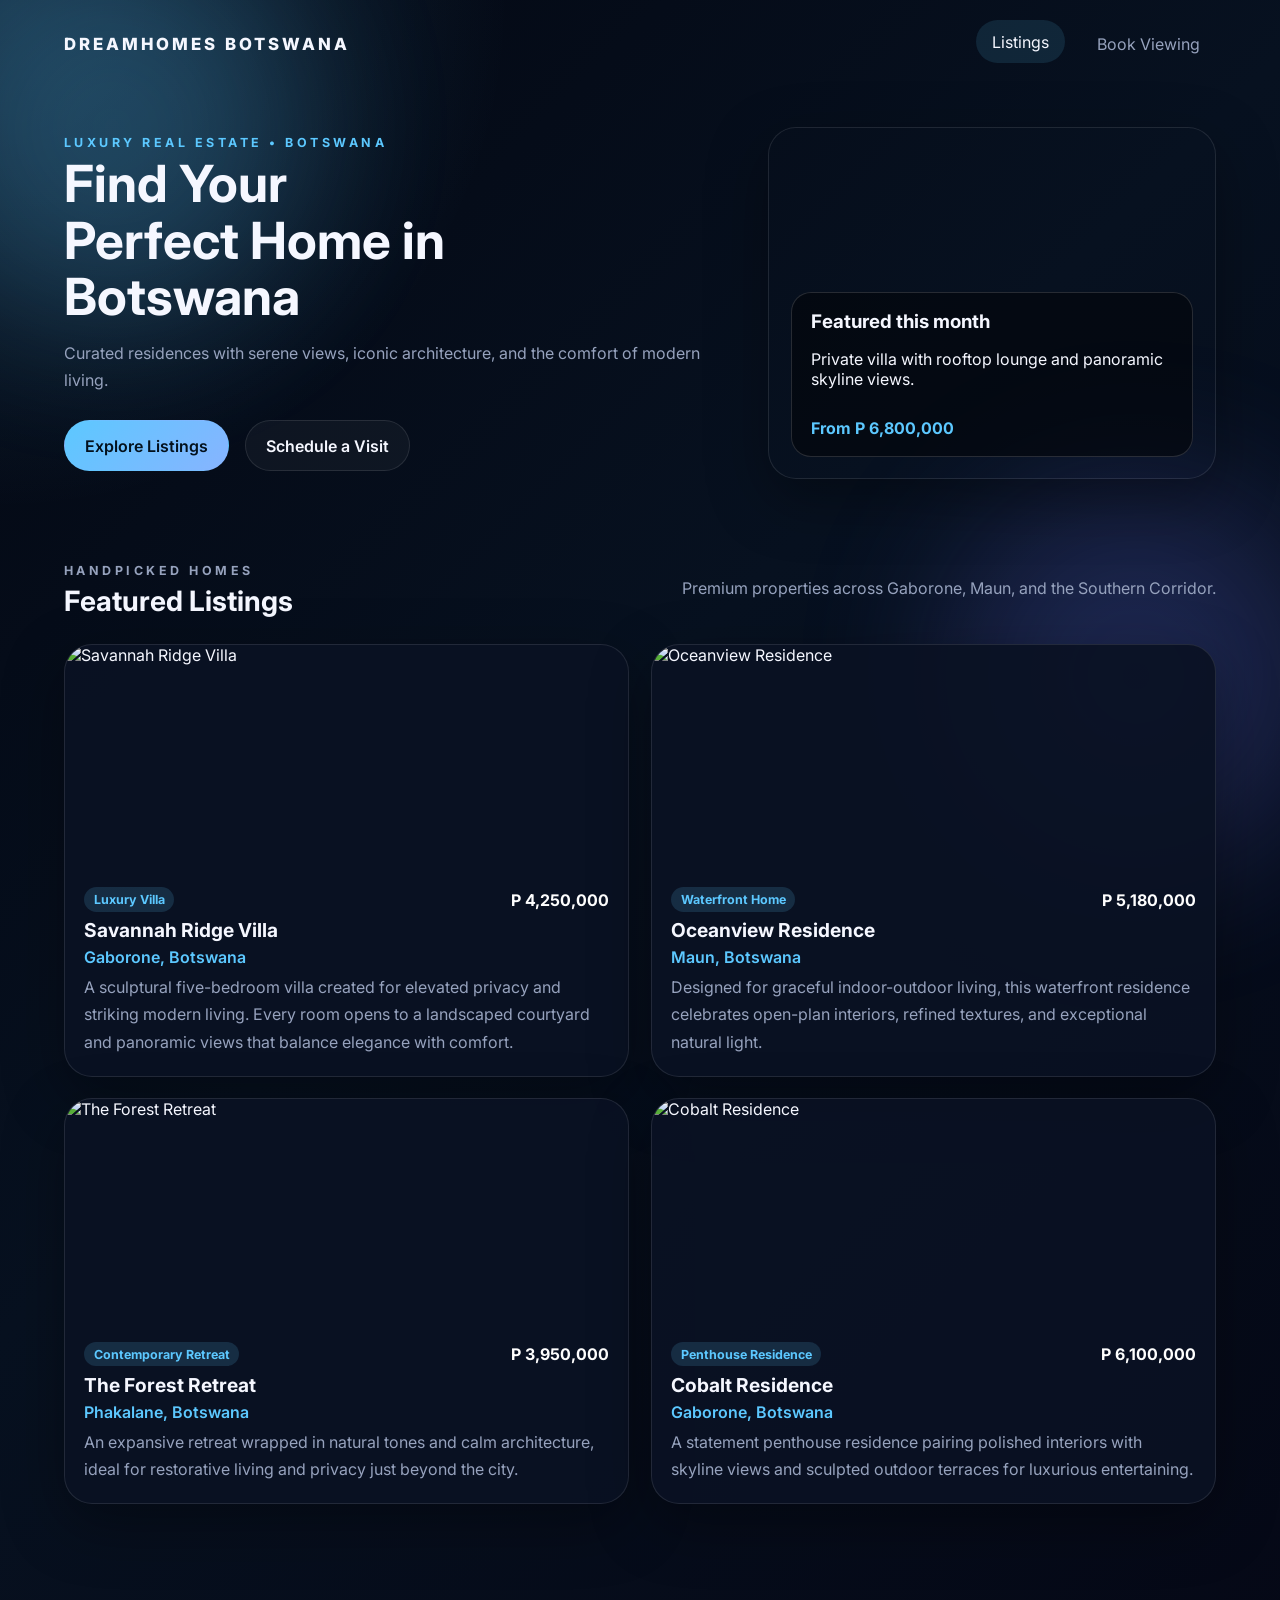
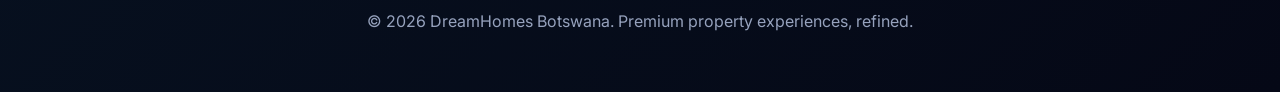
==== index.html @ 05239a9e "Add files via upload" ====
<!DOCTYPE html>
<html lang="en">
  <head>
    <meta charset="UTF-8" />
    <meta name="viewport" content="width=device-width, initial-scale=1.0" />
    <title>DreamHomes Botswana</title>
    <meta
      name="description"
      content="Discover premium homes in Botswana with DreamHomes Botswana."
    />
    <link rel="preconnect" href="https://fonts.googleapis.com" />
    <link rel="preconnect" href="https://fonts.gstatic.com" crossorigin />
    <link
      href="https://fonts.googleapis.com/css2?family=Inter:wght@400;500;600;700;800&display=swap"
      rel="stylesheet"
    />
    <link rel="stylesheet" href="styles.css" />
  </head>
  <body class="page home-page">
    <div class="site-glow glow-one"></div>
    <div class="site-glow glow-two"></div>

    <header class="topbar">
      <a class="brand" href="index.html">DreamHomes Botswana</a>
      <nav class="nav-links">
        <a href="index.html" class="active">Listings</a>
        <a href="booking.html">Book Viewing</a>
      </nav>
    </header>

    <main>
      <section class="hero fade-up">
        <div class="hero-copy">
          <p class="eyebrow">Luxury real estate • Botswana</p>
          <h1>Find Your Perfect Home in Botswana</h1>
          <p class="hero-text">
            Curated residences with serene views, iconic architecture, and the
            comfort of modern living.
          </p>
          <div class="hero-actions">
            <a href="#listings" class="btn btn-primary">Explore Listings</a>
            <a href="booking.html" class="btn btn-secondary">Schedule a Visit</a>
          </div>
        </div>
        <div class="hero-panel">
          <div class="hero-card">
            <h3>Featured this month</h3>
            <p>Private villa with rooftop lounge and panoramic skyline views.</p>
            <span>From P 6,800,000</span>
          </div>
        </div>
      </section>

      <section class="section" id="listings">
        <div class="section-heading fade-up">
          <div>
            <p class="eyebrow">Handpicked homes</p>
            <h2>Featured Listings</h2>
          </div>
          <p>Premium properties across Gaborone, Maun, and the Southern Corridor.</p>
        </div>

        <div class="property-grid">
          <a class="property-card fade-up" href="details.html?property=1">
            <img
              src="https://images.unsplash.com/photo-1512918728675-ed5a9ecdebfd?auto=format&fit=crop&w=900&q=80"
              alt="Savannah Ridge Villa"
            />
            <div class="card-content">
              <div class="card-top">
                <span class="tag">New</span>
                <span class="price">P 4,250,000</span>
              </div>
              <h3>Savannah Ridge Villa</h3>
              <p class="location">Gaborone, Botswana</p>
              <p class="summary">
                A striking five-bedroom villa with sculptural interiors and lush gardens.
              </p>
            </div>
          </a>

          <a class="property-card fade-up" href="details.html?property=2">
            <img
              src="https://images.unsplash.com/photo-1502672260266-1c1ef2d93688?auto=format&fit=crop&w=900&q=80"
              alt="Oceanview Residence"
            />
            <div class="card-content">
              <div class="card-top">
                <span class="tag">Waterfront</span>
                <span class="price">P 5,180,000</span>
              </div>
              <h3>Oceanview Residence</h3>
              <p class="location">Maun, Botswana</p>
              <p class="summary">
                A contemporary coastal-inspired estate designed for open-air living.
              </p>
            </div>
          </a>

          <a class="property-card fade-up" href="details.html?property=3">
            <img
              src="https://images.unsplash.com/photo-1494526585095-c41746248156?auto=format&fit=crop&w=900&q=80"
              alt="The Forest Retreat"
            />
            <div class="card-content">
              <div class="card-top">
                <span class="tag">Private</span>
                <span class="price">P 3,950,000</span>
              </div>
              <h3>The Forest Retreat</h3>
              <p class="location">Phakalane, Botswana</p>
              <p class="summary">
                A nature-forward retreat with a spa wing, solar rooftop, and tranquil views.
              </p>
            </div>
          </a>

          <a class="property-card fade-up" href="details.html?property=4">
            <img
              src="https://images.unsplash.com/photo-1460317442991-0ec209397118?auto=format&fit=crop&w=900&q=80"
              alt="Cobalt Residence"
            />
            <div class="card-content">
              <div class="card-top">
                <span class="tag">Penthouse</span>
                <span class="price">P 6,100,000</span>
              </div>
              <h3>Cobalt Residence</h3>
              <p class="location">Gaborone, Botswana</p>
              <p class="summary">
                A penthouse-level design statement with skyline terraces and bespoke finishes.
              </p>
            </div>
          </a>
        </div>
      </section>
    </main>

    <footer class="footer">
      <p>© 2026 DreamHomes Botswana. Premium property experiences, refined.</p>
    </footer>

    <script src="script.js"></script>
  </body>
</html>
---- styles.css ----
:root {
  --bg: #040816;
  --bg-soft: rgba(15, 23, 42, 0.88);
  --panel: rgba(10, 18, 35, 0.92);
  --panel-strong: rgba(16, 24, 44, 0.98);
  --text: #f5f7ff;
  --muted: #96a2bd;
  --accent: #5cc8ff;
  --accent-strong: #6f7cff;
  --border: rgba(255, 255, 255, 0.1);
  --shadow: 0 20px 60px rgba(0, 0, 0, 0.35);
  --radius-xl: 28px;
  --radius-lg: 20px;
  --radius-md: 14px;
}

* {
  box-sizing: border-box;
}

html {
  scroll-behavior: smooth;
}

body {
  margin: 0;
  font-family: "Inter", sans-serif;
  color: var(--text);
  background:
    radial-gradient(circle at top left, rgba(92, 200, 255, 0.2), transparent 24%),
    linear-gradient(135deg, #030712 0%, #071120 45%, #050816 100%);
  min-height: 100vh;
}

img {
  display: block;
  width: 100%;
}

a {
  color: inherit;
  text-decoration: none;
}

.page {
  position: relative;
  overflow-x: hidden;
}

.site-glow {
  position: fixed;
  width: 24rem;
  height: 24rem;
  border-radius: 50%;
  filter: blur(80px);
  opacity: 0.22;
  pointer-events: none;
  z-index: 0;
}

.glow-one {
  top: -4rem;
  left: -5rem;
  background: var(--accent);
}

.glow-two {
  bottom: 2rem;
  right: -3rem;
  background: var(--accent-strong);
}

.topbar,
.hero,
.section,
.footer,
.detail-content,
.booking-shell {
  position: relative;
  z-index: 1;
}

.topbar {
  display: flex;
  align-items: center;
  justify-content: space-between;
  padding: 1.4rem 5vw;
}

.brand {
  font-size: 1.05rem;
  font-weight: 800;
  letter-spacing: 0.18em;
  text-transform: uppercase;
}

.nav-links {
  display: flex;
  gap: 1rem;
}

.nav-links a {
  padding: 0.7rem 1rem;
  border-radius: 999px;
  color: var(--muted);
  transition: background 0.25s ease, color 0.25s ease, transform 0.25s ease;
}

.nav-links a:hover,
.nav-links a.active {
  background: rgba(92, 200, 255, 0.12);
  color: var(--text);
  transform: translateY(-2px);
}

.hero {
  display: grid;
  grid-template-columns: 1.2fr 0.8fr;
  gap: 2rem;
  padding: 2.5rem 5vw 4rem;
  align-items: center;
}

.hero-copy h1 {
  font-size: clamp(2.3rem, 4vw, 4.3rem);
  line-height: 1.1;
  margin: 0.3rem 0 1rem;
  max-width: 12ch;
}

.eyebrow {
  margin: 0;
  text-transform: uppercase;
  letter-spacing: 0.28em;
  color: var(--accent);
  font-size: 0.78rem;
  font-weight: 700;
}

.hero-text,
.section-heading p,
.booking-intro p,
.detail-actions p,
.info-card p,
.summary,
.form-note {
  color: var(--muted);
  line-height: 1.7;
}

.hero-actions {
  display: flex;
  gap: 1rem;
  flex-wrap: wrap;
  margin-top: 1.6rem;
}

.btn {
  display: inline-flex;
  align-items: center;
  justify-content: center;
  border: 1px solid transparent;
  padding: 0.9rem 1.25rem;
  border-radius: 999px;
  font-weight: 600;
  transition: transform 0.25s ease, box-shadow 0.25s ease, background 0.25s ease;
}

.btn:hover {
  transform: translateY(-3px);
  box-shadow: 0 16px 35px rgba(0, 0, 0, 0.25);
}

.btn-primary {
  background: linear-gradient(135deg, var(--accent) 0%, #87b4ff 100%);
  color: #03111d;
}

.btn-secondary {
  background: rgba(255, 255, 255, 0.04);
  border-color: var(--border);
}

.hero-panel {
  background: linear-gradient(135deg, rgba(17, 27, 49, 0.96), rgba(9, 15, 28, 0.96));
  border: 1px solid var(--border);
  box-shadow: var(--shadow);
  border-radius: var(--radius-xl);
  padding: 1.35rem;
  min-height: 22rem;
  display: flex;
  align-items: flex-end;
  background-image: url("https://images.unsplash.com/photo-1564013799919-ab600027ffc6?auto=format&fit=crop&w=1000&q=80");
  background-size: cover;
  background-position: center;
}

.hero-card {
  backdrop-filter: blur(12px);
  background: rgba(3, 6, 13, 0.68);
  padding: 1.1rem 1.2rem;
  border-radius: var(--radius-lg);
  border: 1px solid rgba(255, 255, 255, 0.14);
  width: 100%;
}

.hero-card h3 {
  margin: 0 0 0.4rem;
}

.hero-card span {
  display: inline-block;
  margin-top: 0.8rem;
  color: var(--accent);
  font-weight: 700;
}

.section {
  padding: 1rem 5vw 4rem;
}

.section-heading {
  display: flex;
  justify-content: space-between;
  align-items: end;
  gap: 1rem;
  margin-bottom: 1.6rem;
}

.section-heading h2 {
  margin: 0.2rem 0 0;
  font-size: 1.75rem;
}

.property-grid {
  display: grid;
  grid-template-columns: repeat(2, minmax(0, 1fr));
  gap: 1.35rem;
}

.property-card {
  display: block;
  overflow: hidden;
  background: var(--panel);
  border: 1px solid var(--border);
  border-radius: var(--radius-xl);
  box-shadow: var(--shadow);
  transition: transform 0.28s ease, box-shadow 0.28s ease;
}

.property-card:hover {
  transform: translateY(-8px) scale(1.01);
  box-shadow: 0 30px 80px rgba(0, 0, 0, 0.4);
}

.property-card img {
  height: 14rem;
  object-fit: cover;
}

.card-content {
  padding: 1.15rem 1.2rem 1.25rem;
}

.card-top {
  display: flex;
  justify-content: space-between;
  align-items: center;
  gap: 0.8rem;
  margin-bottom: 0.4rem;
}

.tag {
  display: inline-flex;
  padding: 0.3rem 0.6rem;
  border-radius: 999px;
  background: rgba(92, 200, 255, 0.15);
  color: var(--accent);
  font-size: 0.78rem;
  font-weight: 700;
}

.price {
  font-weight: 700;
  color: #fefefe;
}

.card-content h3 {
  margin: 0.15rem 0 0.3rem;
  font-size: 1.2rem;
}

.location {
  margin: 0 0 0.45rem;
  color: var(--accent);
  font-weight: 600;
}

.summary {
  margin: 0;
}

.footer {
  padding: 1.7rem 5vw 2.8rem;
  color: var(--muted);
  text-align: center;
}

.detail-hero {
  padding: 0 5vw 2rem;
}

.detail-hero img {
  height: 70vh;
  object-fit: cover;
  border-radius: var(--radius-xl);
  border: 1px solid var(--border);
  box-shadow: var(--shadow);
}

.detail-hero-overlay {
  margin-top: -6.2rem;
  margin-left: 1.6rem;
  background: rgba(2, 6, 12, 0.75);
  border: 1px solid rgba(255, 255, 255, 0.16);
  backdrop-filter: blur(16px);
  border-radius: var(--radius-lg);
  padding: 1.2rem 1.3rem;
  display: inline-block;
  max-width: 32rem;
}

.detail-hero-overlay h1 {
  margin: 0.25rem 0 0.3rem;
  font-size: clamp(1.8rem, 3vw, 2.5rem);
}

.detail-content {
  display: grid;
  grid-template-columns: 1.2fr 0.8fr;
  gap: 1.5rem;
  padding: 0 5vw 4rem;
}

.detail-info,
.detail-actions {
  display: flex;
  flex-direction: column;
  gap: 1rem;
}

.detail-price-row {
  display: flex;
  justify-content: space-between;
  align-items: center;
  padding: 1.2rem 1.25rem;
  background: var(--panel);
  border: 1px solid var(--border);
  border-radius: var(--radius-xl);
}

.detail-price-row h2 {
  margin: 0.2rem 0 0;
  font-size: 1.8rem;
}

.status-pill {
  background: rgba(92, 200, 255, 0.16);
  color: var(--accent);
  padding: 0.45rem 0.8rem;
  border-radius: 999px;
  font-size: 0.9rem;
  font-weight: 700;
}

.info-card,
.action-card {
  background: var(--panel);
  border: 1px solid var(--border);
  border-radius: var(--radius-xl);
  padding: 1.2rem 1.25rem;
  box-shadow: var(--shadow);
}

.info-card h3,
.action-card h3 {
  margin: 0 0 0.45rem;
}

.wide-card {
  padding-bottom: 1.35rem;
}

.feature-list {
  margin: 0.55rem 0 0;
  padding-left: 1rem;
  color: var(--muted);
  display: grid;
  gap: 0.5rem;
}

.action-buttons {
  display: flex;
  flex-direction: column;
  gap: 0.7rem;
  margin-top: 1rem;
}

.booking-shell {
  min-height: calc(100vh - 10rem);
  display: grid;
  place-items: center;
  padding: 2rem 5vw 3rem;
}

.admin-shell {
  padding: 2rem 5vw 3rem;
  display: grid;
  gap: 1.4rem;
}

.admin-card,
.admin-listings {
  background: var(--panel);
  border: 1px solid var(--border);
  border-radius: 32px;
  box-shadow: var(--shadow);
  padding: 1.3rem;
}

.admin-form {
  display: grid;
  gap: 0.9rem;
}

.form-grid {
  display: grid;
  grid-template-columns: repeat(2, minmax(0, 1fr));
  gap: 0.9rem;
}

.admin-list-grid {
  display: grid;
  gap: 0.9rem;
}

.admin-item {
  display: flex;
  justify-content: space-between;
  align-items: center;
  gap: 1rem;
  padding: 1rem 1.1rem;
  border: 1px solid rgba(255, 255, 255, 0.1);
  border-radius: var(--radius-lg);
  background: rgba(255, 255, 255, 0.03);
}

.admin-item h3 {
  margin: 0 0 0.3rem;
}

.admin-item p {
  margin: 0;
  color: var(--muted);
}

.admin-actions {
  display: flex;
  gap: 0.6rem;
  flex-wrap: wrap;
}

.admin-actions button {
  border: none;
  cursor: pointer;
}

.admin-actions .btn-secondary {
  background: rgba(255, 255, 255, 0.06);
}

.booking-card {
  display: grid;
  grid-template-columns: 0.95fr 1.05fr;
  gap: 1.4rem;
  padding: 1.4rem;
  background: var(--panel);
  border: 1px solid var(--border);
  border-radius: 32px;
  box-shadow: var(--shadow);
  width: min(100%, 1040px);
}

.booking-intro {
  padding: 1rem;
}

.booking-intro h1 {
  font-size: clamp(1.8rem, 2.7vw, 2.6rem);
  margin: 0.3rem 0 0.7rem;
}

.selected-property-note {
  margin-top: 1rem;
  padding: 0.8rem 0.95rem;
  border-radius: var(--radius-md);
  background: rgba(92, 200, 255, 0.12);
  color: var(--accent);
  font-weight: 600;
}

.booking-form {
  display: grid;
  gap: 0.9rem;
  padding: 1rem;
}

.booking-form label {
  display: grid;
  gap: 0.45rem;
  color: var(--text);
  font-weight: 600;
}

.booking-form input,
.booking-form textarea {
  width: 100%;
  border: 1px solid rgba(255, 255, 255, 0.16);
  background: rgba(255, 255, 255, 0.04);
  border-radius: 14px;
  color: var(--text);
  padding: 0.9rem 1rem;
  font: inherit;
}

.booking-form input:focus,
.booking-form textarea:focus {
  outline: 2px solid rgba(92, 200, 255, 0.35);
  border-color: rgba(92, 200, 255, 0.4);
}

.full-width {
  width: 100%;
}

.form-message {
  min-height: 1.3rem;
  margin: 0;
  color: var(--accent);
  font-weight: 600;
}

.fade-up {
  animation: fadeUp 0.7s ease both;
}

@keyframes fadeUp {
  from {
    opacity: 0;
    transform: translateY(16px);
  }
  to {
    opacity: 1;
    transform: translateY(0);
  }
}

@media (max-width: 900px) {
  .hero,
  .detail-content,
  .booking-card,
  .form-grid {
    grid-template-columns: 1fr;
  }

  .property-grid {
    grid-template-columns: 1fr;
  }
}

@media (max-width: 640px) {
  .topbar {
    flex-direction: column;
    gap: 0.7rem;
  }

  .hero,
  .section,
  .detail-hero,
  .detail-content,
  .booking-shell,
  .footer {
    padding-left: 1rem;
    padding-right: 1rem;
  }

  .section-heading,
  .detail-price-row {
    flex-direction: column;
    align-items: flex-start;
  }

  .hero-copy h1 {
    max-width: none;
  }

  .detail-hero img {
    height: 48vh;
  }

  .detail-hero-overlay {
    margin-left: 0;
    margin-right: 0;
  }
}
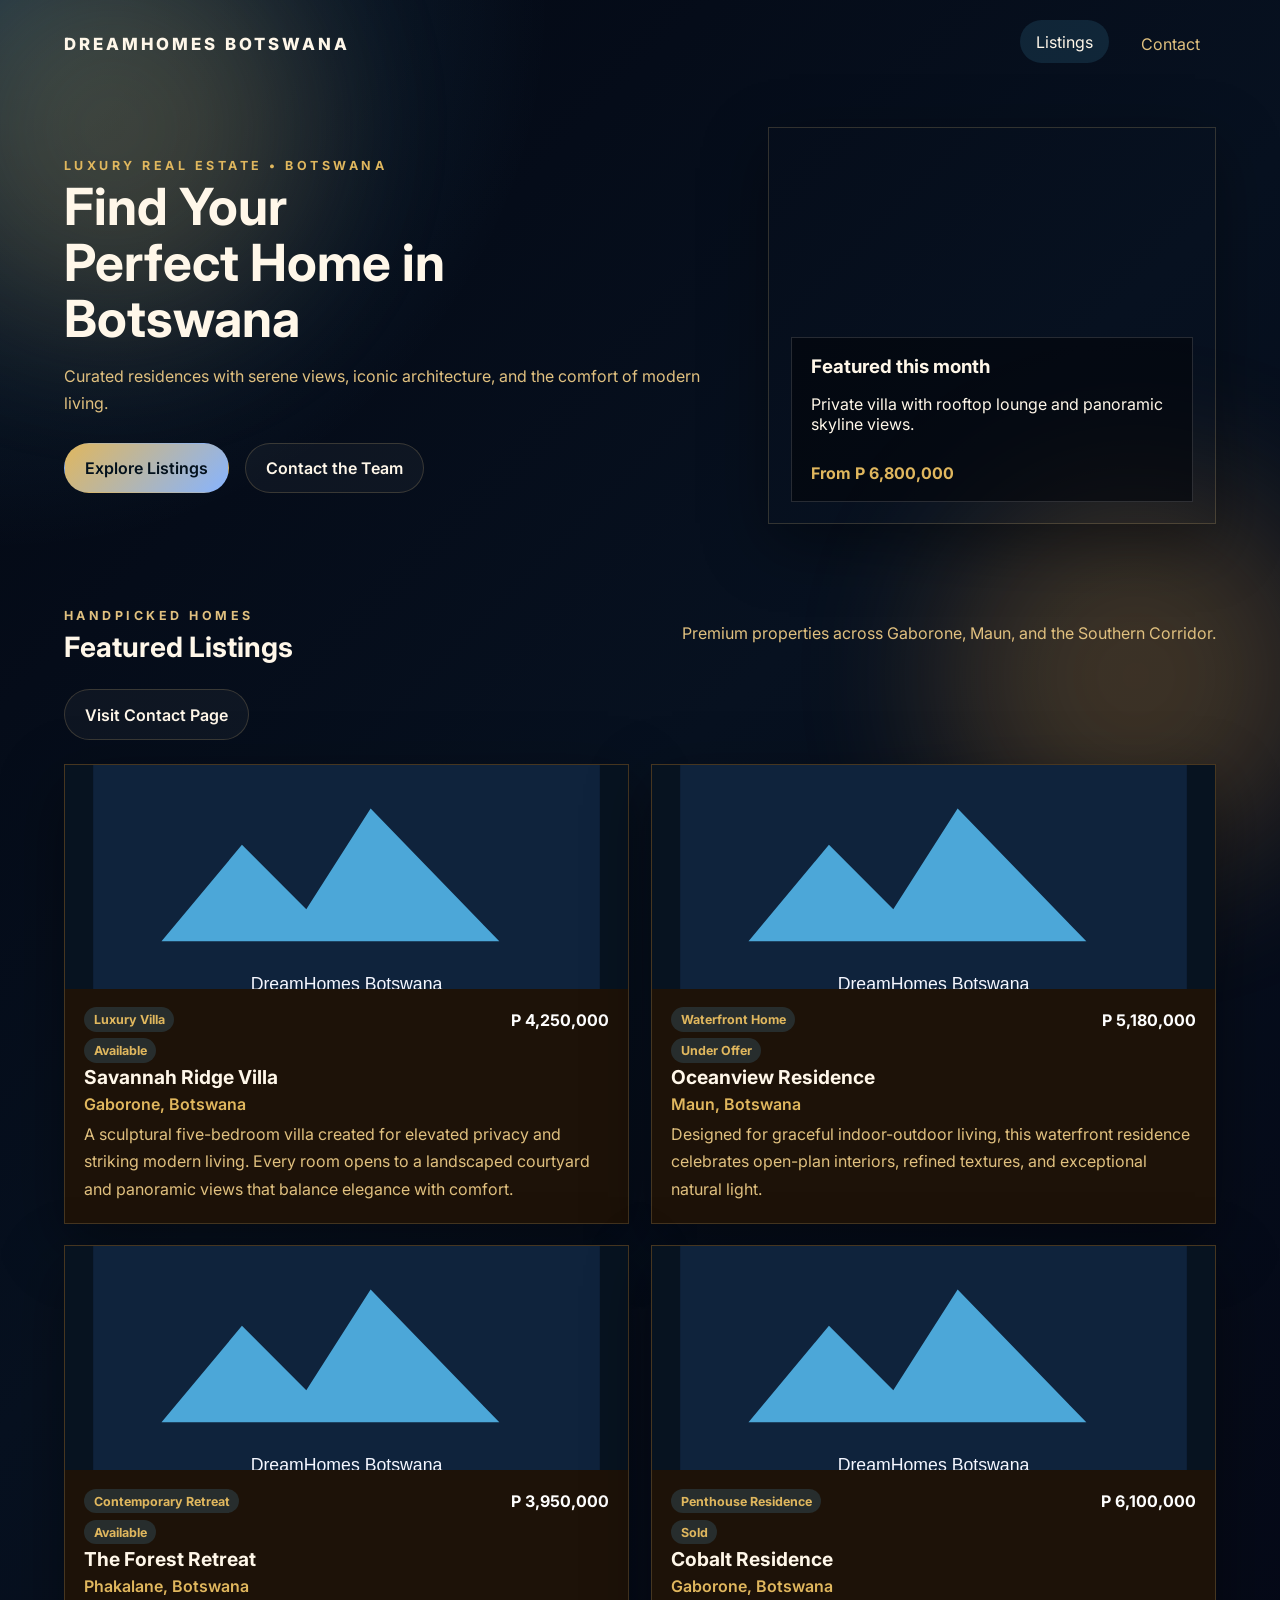
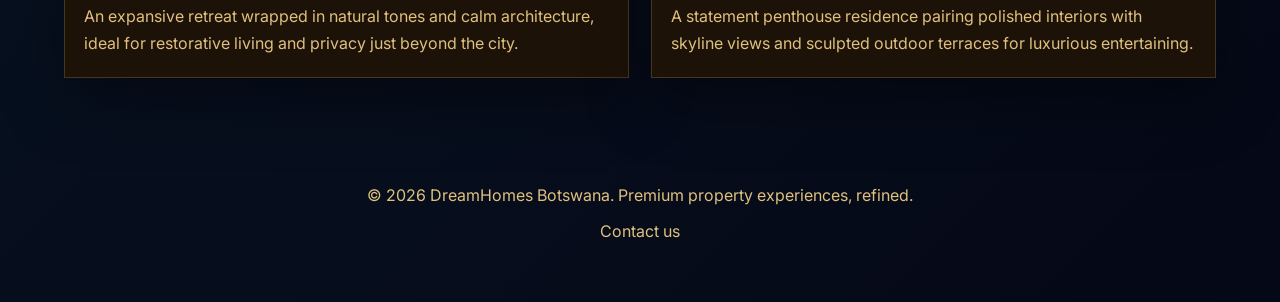
==== commit 48c0c20f: "Add files via upload" ====
--- a/index.html
+++ b/index.html
@@ -24,7 +24,7 @@
       <a class="brand" href="index.html">DreamHomes Botswana</a>
       <nav class="nav-links">
         <a href="index.html" class="active">Listings</a>
-        <a href="booking.html">Book Viewing</a>
+        <a href="contact.html">Contact</a>
       </nav>
     </header>
 
@@ -39,7 +39,7 @@
           </p>
           <div class="hero-actions">
             <a href="#listings" class="btn btn-primary">Explore Listings</a>
-            <a href="booking.html" class="btn btn-secondary">Schedule a Visit</a>
+            <a href="contact.html" class="btn btn-secondary">Contact the Team</a>
           </div>
         </div>
         <div class="hero-panel">
@@ -58,6 +58,10 @@
             <h2>Featured Listings</h2>
           </div>
           <p>Premium properties across Gaborone, Maun, and the Southern Corridor.</p>
+        </div>
+
+        <div class="hero-actions fade-up" style="margin-bottom: 1.5rem; justify-content: flex-start;">
+          <a href="contact.html" class="btn btn-secondary">Visit Contact Page</a>
         </div>
 
         <div class="property-grid">
@@ -138,6 +142,7 @@
 
     <footer class="footer">
       <p>© 2026 DreamHomes Botswana. Premium property experiences, refined.</p>
+      <p><a href="contact.html">Contact us</a></p>
     </footer>
 
     <script src="script.js"></script>
--- a/styles.css
+++ b/styles.css
@@ -9,6 +9,20 @@
   --accent-strong: #6f7cff;
   --border: rgba(255, 255, 255, 0.1);
   --shadow: 0 20px 60px rgba(0, 0, 0, 0.35);
+}
+
+body.theme-gold {
+  --bg: #140d05;
+  --bg-soft: rgba(53, 34, 11, 0.9);
+  --panel: rgba(31, 20, 8, 0.95);
+  --panel-strong: rgba(49, 31, 11, 0.98);
+  --text: #fff7e9;
+  --muted: #e0c07f;
+  --accent: #e0b75e;
+  --accent-strong: #ffb347;
+  --border: rgba(255, 214, 138, 0.18);
+  --shadow: 0 20px 60px rgba(0, 0, 0, 0.4);
+}
   --radius-xl: 28px;
   --radius-lg: 20px;
   --radius-md: 14px;
@@ -304,6 +318,51 @@
   padding: 1.7rem 5vw 2.8rem;
   color: var(--muted);
   text-align: center;
+}
+
+.modal-backdrop {
+  position: fixed;
+  inset: 0;
+  background: rgba(2, 8, 23, 0.74);
+  display: grid;
+  place-items: center;
+  padding: 1rem;
+  z-index: 2000;
+}
+
+.modal-card {
+  width: min(100%, 420px);
+  background: var(--panel-strong);
+  border: 1px solid var(--border);
+  border-radius: 24px;
+  box-shadow: var(--shadow);
+  padding: 1.4rem;
+}
+
+.modal-card h3 {
+  margin: 0 0 0.4rem;
+  font-size: 1.2rem;
+}
+
+.modal-card p {
+  margin: 0 0 0.8rem;
+  color: var(--muted);
+}
+
+.modal-card input {
+  width: 100%;
+  border: 1px solid var(--border);
+  background: rgba(255, 255, 255, 0.04);
+  color: var(--text);
+  border-radius: 14px;
+  padding: 0.85rem 1rem;
+  margin-bottom: 1rem;
+}
+
+.modal-actions {
+  display: flex;
+  justify-content: flex-end;
+  gap: 0.75rem;
 }
 
 .detail-hero {
@@ -406,7 +465,8 @@
   margin-top: 1rem;
 }
 
-.booking-shell {
+.booking-shell,
+.contact-shell {
   min-height: calc(100vh - 10rem);
   display: grid;
   place-items: center;
@@ -479,7 +539,8 @@
   background: rgba(255, 255, 255, 0.06);
 }
 
-.booking-card {
+.booking-card,
+.contact-card {
   display: grid;
   grid-template-columns: 0.95fr 1.05fr;
   gap: 1.4rem;
